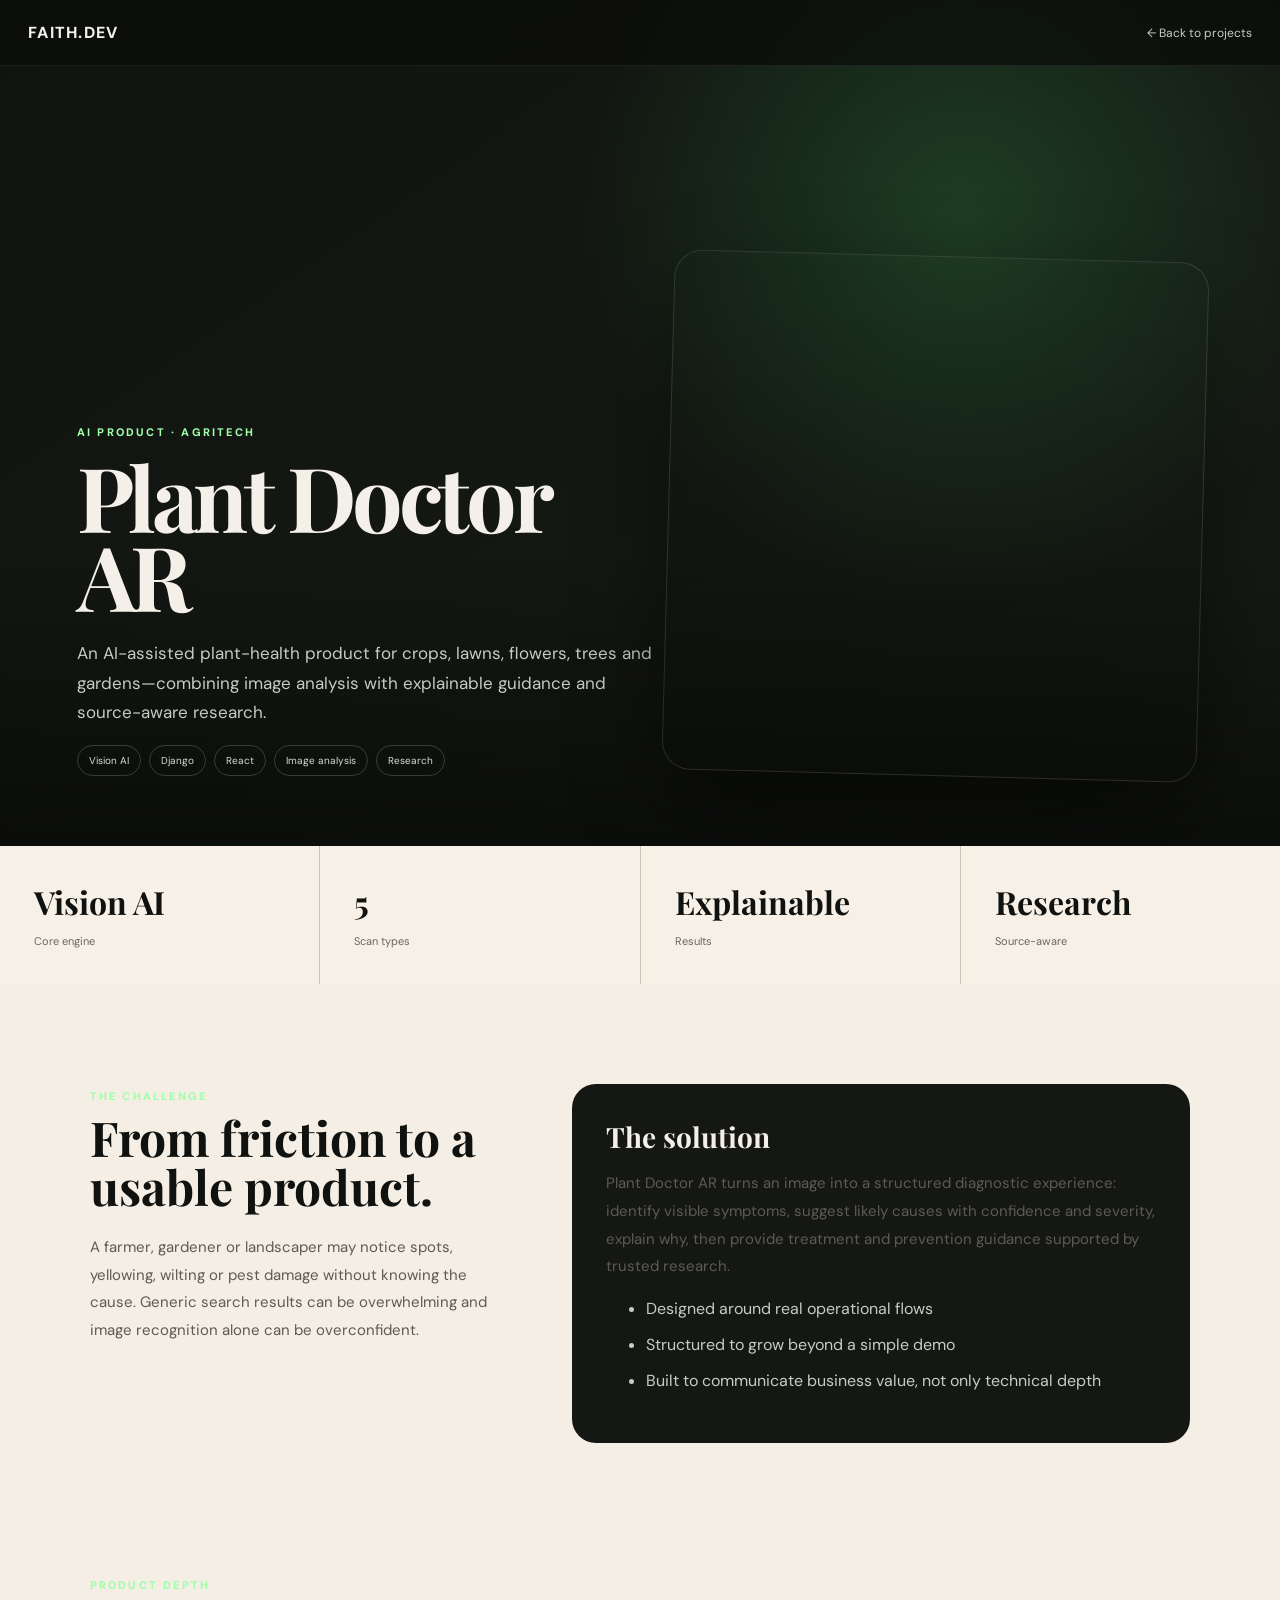
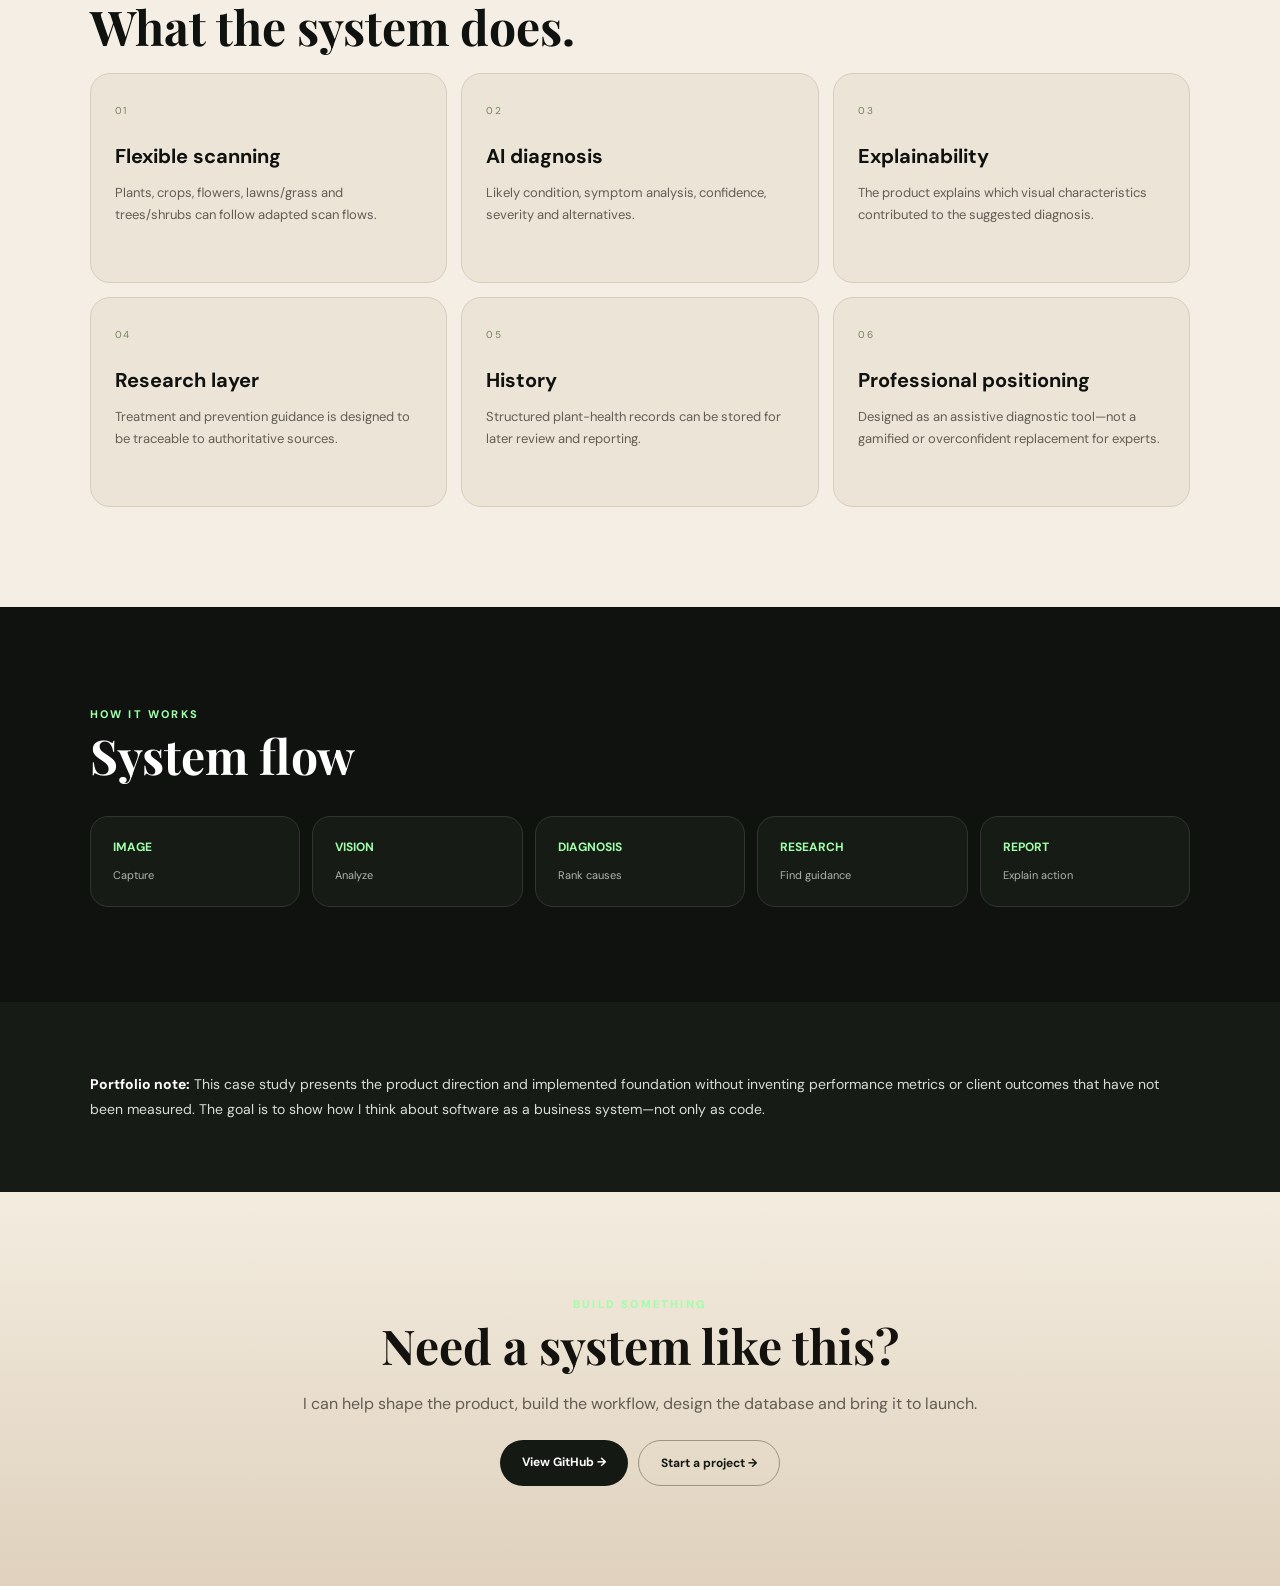
==== cases/plant-doctor.html @ 43aa3ef3 "Add Plant Doctor AR case study" ====
<!doctype html><html lang="en"><head><meta charset="utf-8"><meta name="viewport" content="width=device-width,initial-scale=1"><title>Plant Doctor AR — Faith.Dev</title><link rel="preconnect" href="https://fonts.googleapis.com"><link rel="preconnect" href="https://fonts.gstatic.com" crossorigin><link href="https://fonts.googleapis.com/css2?family=DM+Sans:wght@400;500;600;700&family=Playfair+Display:wght@600;700&display=swap" rel="stylesheet"><link rel="stylesheet" href="../case-study.css"></head><body style="--accent:#9effa8;--glow:rgba(83,255,125,.16)"><nav class="case-nav"><a class="case-brand" href="../index.html">FAITH.DEV</a><a class="case-back" href="../index.html#projects">← Back to projects</a></nav><header class="case-hero"><div class="case-copy"><div class="case-kicker">AI PRODUCT · AGRITECH</div><h1>Plant Doctor<br>AR</h1><p>An AI-assisted plant-health product for crops, lawns, flowers, trees and gardens—combining image analysis with explainable guidance and source-aware research.</p><div class="hero-tags"><span>Vision AI</span><span>Django</span><span>React</span><span>Image analysis</span><span>Research</span></div></div><div class="hero-media" style="--image:url('https://images.unsplash.com/photo-1416879595882-3373a0480b5b?auto=format&fit=crop&w=1600&q=90')"></div></header><main class="case-body"><section class="metrics"><div class="metric"><b>Vision AI</b><span>Core engine</span></div><div class="metric"><b>5</b><span>Scan types</span></div><div class="metric"><b>Explainable</b><span>Results</span></div><div class="metric"><b>Research</b><span>Source-aware</span></div></section><section class="story"><div><span class="case-kicker">THE CHALLENGE</span><h2>From friction to a usable product.</h2><p>A farmer, gardener or landscaper may notice spots, yellowing, wilting or pest damage without knowing the cause. Generic search results can be overwhelming and image recognition alone can be overconfident.</p></div><div class="story-card"><h3>The solution</h3><p>Plant Doctor AR turns an image into a structured diagnostic experience: identify visible symptoms, suggest likely causes with confidence and severity, explain why, then provide treatment and prevention guidance supported by trusted research.</p><ul><li>Designed around real operational flows</li><li>Structured to grow beyond a simple demo</li><li>Built to communicate business value, not only technical depth</li></ul></div></section><section class="feature-section"><span class="case-kicker">PRODUCT DEPTH</span><h2>What the system does.</h2><div class="feature-grid"><div class="feature"><span class="num">01</span><h3>Flexible scanning</h3><p>Plants, crops, flowers, lawns/grass and trees/shrubs can follow adapted scan flows.</p></div><div class="feature"><span class="num">02</span><h3>AI diagnosis</h3><p>Likely condition, symptom analysis, confidence, severity and alternatives.</p></div><div class="feature"><span class="num">03</span><h3>Explainability</h3><p>The product explains which visual characteristics contributed to the suggested diagnosis.</p></div><div class="feature"><span class="num">04</span><h3>Research layer</h3><p>Treatment and prevention guidance is designed to be traceable to authoritative sources.</p></div><div class="feature"><span class="num">05</span><h3>History</h3><p>Structured plant-health records can be stored for later review and reporting.</p></div><div class="feature"><span class="num">06</span><h3>Professional positioning</h3><p>Designed as an assistive diagnostic tool—not a gamified or overconfident replacement for experts.</p></div></div></section><section class="architecture"><span class="case-kicker">HOW IT WORKS</span><h2>System flow</h2><div class="flow"><div class="node"><b>IMAGE</b><span>Capture</span></div><div class="node"><b>VISION</b><span>Analyze</span></div><div class="node"><b>DIAGNOSIS</b><span>Rank causes</span></div><div class="node"><b>RESEARCH</b><span>Find guidance</span></div><div class="node"><b>REPORT</b><span>Explain action</span></div></div></section><section class="build-note"><strong>Portfolio note:</strong> This case study presents the product direction and implemented foundation without inventing performance metrics or client outcomes that have not been measured. The goal is to show how I think about software as a business system—not only as code.</section><section class="next-cta"><span class="case-kicker">BUILD SOMETHING</span><h2>Need a system like this?</h2><p>I can help shape the product, build the workflow, design the database and bring it to launch.</p><div class="cta-row"><a class="cta" href="https://github.com/22koki/Plant_DR" target="_blank" rel="noreferrer">View GitHub →</a><a class="cta alt" href="../index.html#contact">Start a project →</a></div></section></main></body></html>
---- case-study.css ----
:root{--ink:#10120f;--paper:#f4eee4;--lime:#dfff94;--muted:#8c9189;--line:#2b302a}
*{box-sizing:border-box}html{scroll-behavior:smooth}body{margin:0;background:#0d100d;color:#f4f0e9;font-family:"DM Sans",system-ui,sans-serif}
a{color:inherit}.case-nav{position:fixed;z-index:20;top:0;left:0;right:0;height:66px;display:flex;align-items:center;justify-content:space-between;padding:0 28px;background:rgba(10,12,10,.72);backdrop-filter:blur(18px);border-bottom:1px solid rgba(255,255,255,.08)}
.case-nav a{text-decoration:none}.case-brand{font-weight:800;letter-spacing:.08em}.case-back{font-size:12px;color:#c8cec5}.case-hero{min-height:94vh;display:grid;grid-template-columns:1.05fr .95fr;align-items:end;padding:120px 6vw 70px;position:relative;overflow:hidden;background:radial-gradient(circle at 75% 25%,var(--glow,rgba(182,255,133,.2)),transparent 34%),linear-gradient(145deg,#10130f,#171b15)}
.case-hero:after{content:"";position:absolute;inset:0;pointer-events:none;background:linear-gradient(180deg,transparent 65%,rgba(0,0,0,.48))}
.case-copy{position:relative;z-index:2;max-width:780px}.case-kicker{font-size:11px;letter-spacing:.2em;color:var(--accent,#dfff94);font-weight:800}.case-hero h1{font-family:"Playfair Display",serif;font-size:clamp(56px,7vw,108px);line-height:.88;letter-spacing:-.05em;margin:18px 0 24px}.case-hero p{font-size:17px;line-height:1.75;color:#c6ccc2;max-width:690px}.hero-tags,.stack{display:flex;gap:8px;flex-wrap:wrap}.hero-tags span,.stack span{font-size:10px;border:1px solid rgba(255,255,255,.18);padding:8px 11px;border-radius:999px;color:#d9ded5}.hero-media{position:relative;z-index:2;min-height:520px;border-radius:28px;background:linear-gradient(180deg,transparent,rgba(0,0,0,.18)),var(--image);background-size:cover;background-position:center;box-shadow:0 35px 90px rgba(0,0,0,.42);border:1px solid rgba(255,255,255,.12);transform:rotate(1.5deg)}
.case-body{background:var(--paper);color:var(--ink)}.metrics{display:grid;grid-template-columns:repeat(4,1fr);gap:1px;background:#cfc5b7}.metric{background:#f6f0e7;padding:34px}.metric b{display:block;font-family:"Playfair Display";font-size:32px;margin-bottom:6px}.metric span{font-size:11px;color:#6a655e}.story{display:grid;grid-template-columns:.8fr 1.2fr;gap:70px;padding:100px 7vw}.story h2,.feature-section h2,.architecture h2,.next-cta h2{font-family:"Playfair Display";font-size:48px;line-height:1.03;margin:8px 0 22px}.story p{font-size:15px;line-height:1.85;color:#5e5a54}.story-card{background:#141713;color:#f4f0e9;border-radius:24px;padding:34px;align-self:start}.story-card h3{font-family:"Playfair Display";font-size:28px;margin:0 0 14px}.story-card li{margin:12px 0;color:#c7cdc4;line-height:1.5}.feature-section{padding:30px 7vw 100px}.feature-grid{display:grid;grid-template-columns:repeat(3,1fr);gap:14px}.feature{min-height:210px;padding:24px;border-radius:20px;background:#ede4d8;border:1px solid #d8ccbc}.feature .num{font-size:10px;letter-spacing:.18em;color:#72835d}.feature h3{font-size:20px;margin:24px 0 10px}.feature p{font-size:13px;line-height:1.65;color:#625d55}.architecture{background:#0f120f;color:#fff;padding:95px 7vw}.flow{display:grid;grid-template-columns:repeat(5,1fr);gap:12px;margin-top:35px}.node{border:1px solid #30362f;border-radius:18px;padding:22px;background:#171b16}.node b{display:block;color:var(--accent,#dfff94);font-size:12px;margin-bottom:8px}.node span{font-size:11px;color:#aeb6ac;line-height:1.5}.build-note{padding:70px 7vw;background:#171b16;color:#d9ded5;font-size:14px;line-height:1.8}.build-note strong{color:#fff}.next-cta{text-align:center;padding:100px 20px;background:linear-gradient(180deg,#f3ecdf,#dfd1bd);color:#14120f}.next-cta p{color:#615b52}.cta-row{display:flex;justify-content:center;gap:10px;margin-top:26px;flex-wrap:wrap}.cta{display:inline-flex;text-decoration:none;border-radius:999px;padding:14px 22px;background:#151914;color:#fff;font-weight:700;font-size:12px}.cta.alt{background:transparent;color:#151914;border:1px solid #9e9281}
@media(max-width:900px){.case-hero{grid-template-columns:1fr;padding-top:110px}.hero-media{min-height:360px;margin-top:45px}.metrics{grid-template-columns:1fr 1fr}.story{grid-template-columns:1fr;gap:30px}.feature-grid{grid-template-columns:1fr}.flow{grid-template-columns:1fr 1fr}.case-hero h1{font-size:58px}}
@media(max-width:560px){.case-nav{padding:0 16px}.metrics,.flow{grid-template-columns:1fr}.story,.feature-section,.architecture{padding-left:20px;padding-right:20px}.case-hero{padding-left:20px;padding-right:20px}.case-hero h1{font-size:48px}}
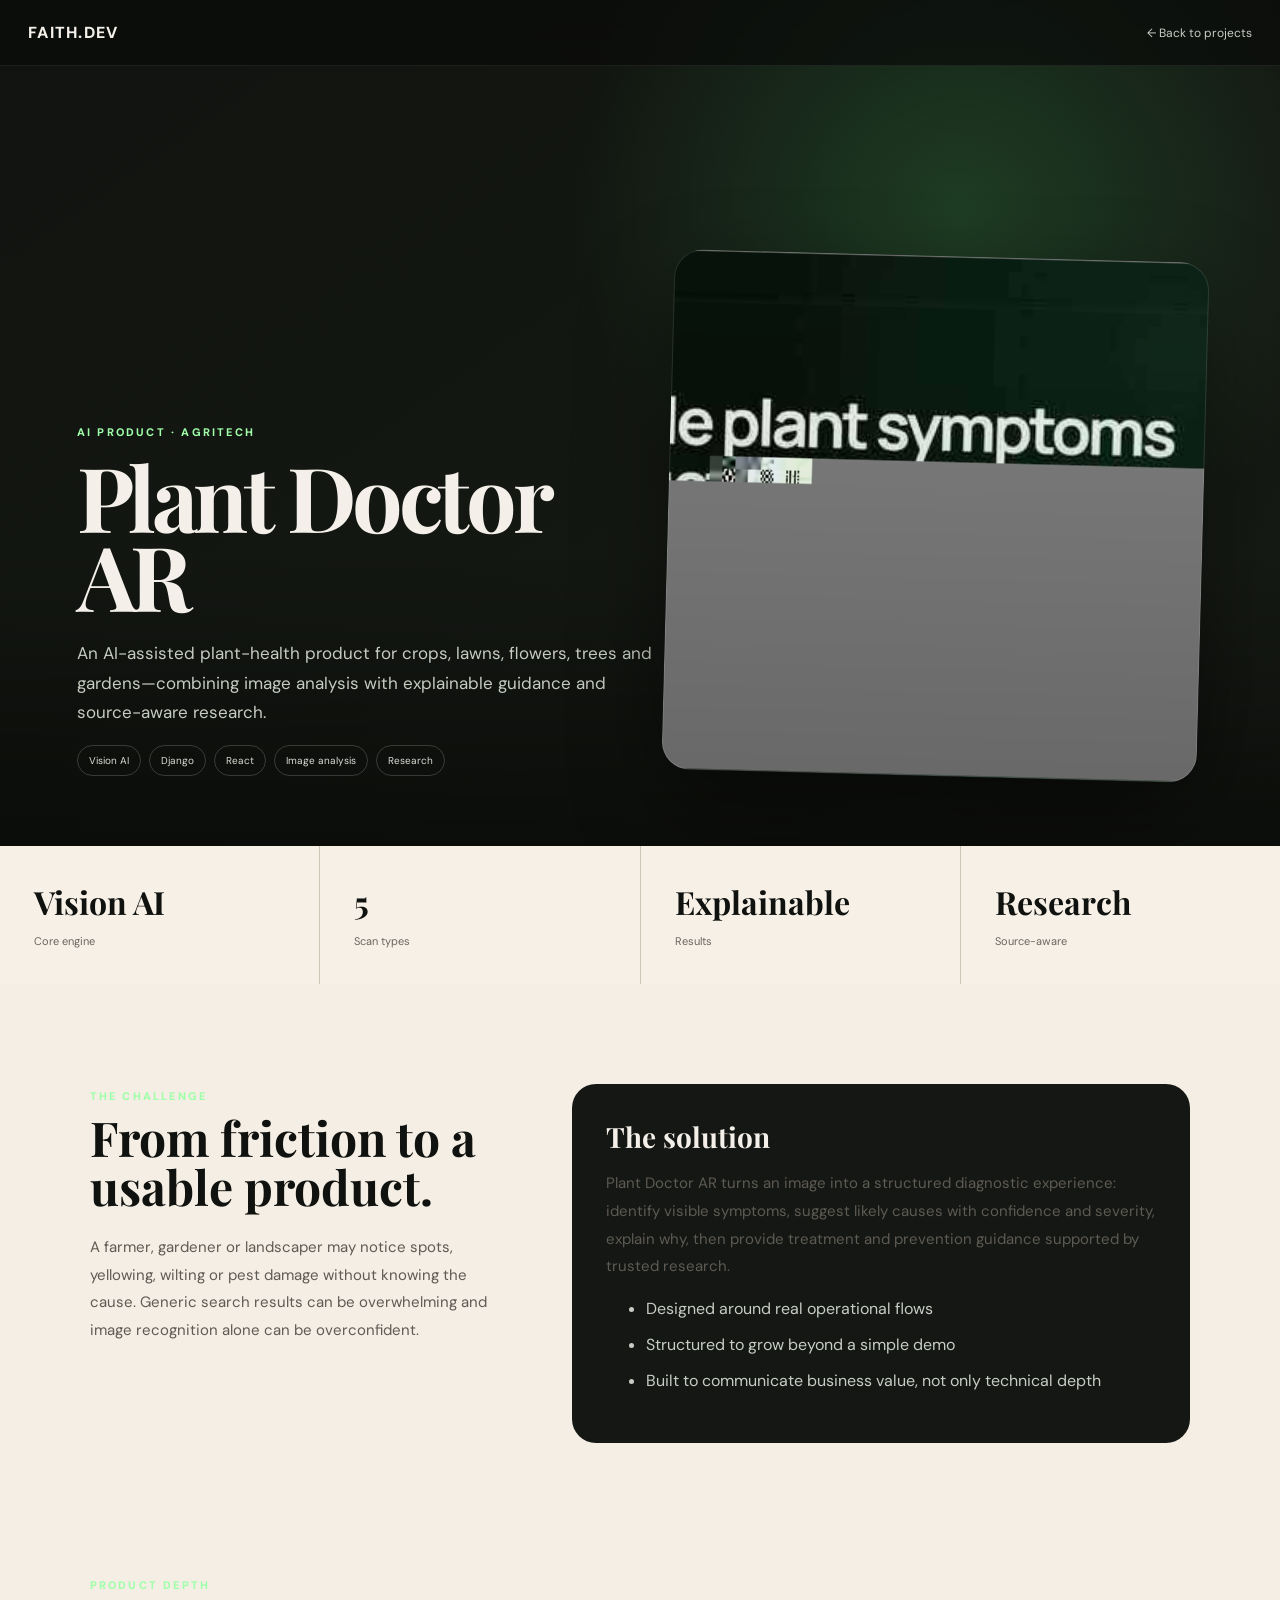
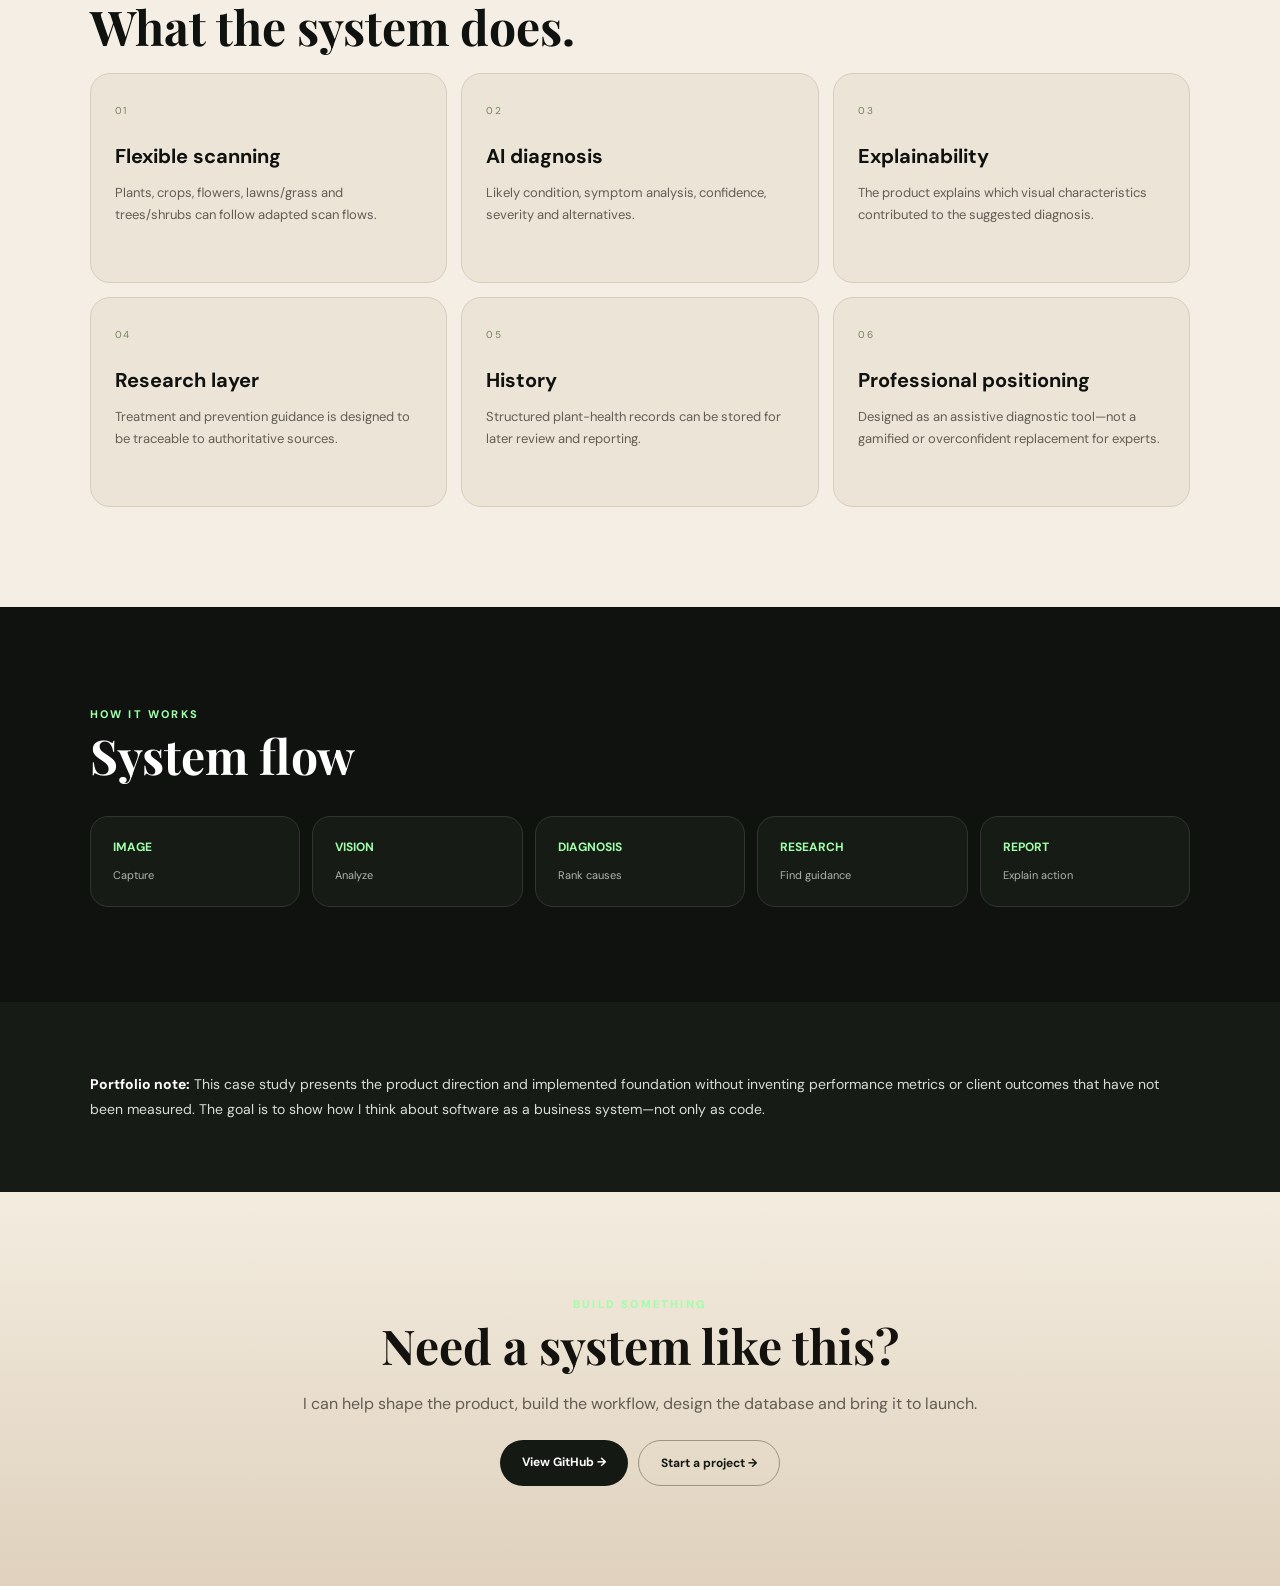
==== commit 60835175: "Use real Plant Doctor screenshot in case study" ====
--- a/cases/plant-doctor.html
+++ b/cases/plant-doctor.html
@@ -1 +1 @@
-<!doctype html><html lang="en"><head><meta charset="utf-8"><meta name="viewport" content="width=device-width,initial-scale=1"><title>Plant Doctor AR — Faith.Dev</title><link rel="preconnect" href="https://fonts.googleapis.com"><link rel="preconnect" href="https://fonts.gstatic.com" crossorigin><link href="https://fonts.googleapis.com/css2?family=DM+Sans:wght@400;500;600;700&family=Playfair+Display:wght@600;700&display=swap" rel="stylesheet"><link rel="stylesheet" href="../case-study.css"></head><body style="--accent:#9effa8;--glow:rgba(83,255,125,.16)"><nav class="case-nav"><a class="case-brand" href="../index.html">FAITH.DEV</a><a class="case-back" href="../index.html#projects">← Back to projects</a></nav><header class="case-hero"><div class="case-copy"><div class="case-kicker">AI PRODUCT · AGRITECH</div><h1>Plant Doctor<br>AR</h1><p>An AI-assisted plant-health product for crops, lawns, flowers, trees and gardens—combining image analysis with explainable guidance and source-aware research.</p><div class="hero-tags"><span>Vision AI</span><span>Django</span><span>React</span><span>Image analysis</span><span>Research</span></div></div><div class="hero-media" style="--image:url('https://images.unsplash.com/photo-1416879595882-3373a0480b5b?auto=format&fit=crop&w=1600&q=90')"></div></header><main class="case-body"><section class="metrics"><div class="metric"><b>Vision AI</b><span>Core engine</span></div><div class="metric"><b>5</b><span>Scan types</span></div><div class="metric"><b>Explainable</b><span>Results</span></div><div class="metric"><b>Research</b><span>Source-aware</span></div></section><section class="story"><div><span class="case-kicker">THE CHALLENGE</span><h2>From friction to a usable product.</h2><p>A farmer, gardener or landscaper may notice spots, yellowing, wilting or pest damage without knowing the cause. Generic search results can be overwhelming and image recognition alone can be overconfident.</p></div><div class="story-card"><h3>The solution</h3><p>Plant Doctor AR turns an image into a structured diagnostic experience: identify visible symptoms, suggest likely causes with confidence and severity, explain why, then provide treatment and prevention guidance supported by trusted research.</p><ul><li>Designed around real operational flows</li><li>Structured to grow beyond a simple demo</li><li>Built to communicate business value, not only technical depth</li></ul></div></section><section class="feature-section"><span class="case-kicker">PRODUCT DEPTH</span><h2>What the system does.</h2><div class="feature-grid"><div class="feature"><span class="num">01</span><h3>Flexible scanning</h3><p>Plants, crops, flowers, lawns/grass and trees/shrubs can follow adapted scan flows.</p></div><div class="feature"><span class="num">02</span><h3>AI diagnosis</h3><p>Likely condition, symptom analysis, confidence, severity and alternatives.</p></div><div class="feature"><span class="num">03</span><h3>Explainability</h3><p>The product explains which visual characteristics contributed to the suggested diagnosis.</p></div><div class="feature"><span class="num">04</span><h3>Research layer</h3><p>Treatment and prevention guidance is designed to be traceable to authoritative sources.</p></div><div class="feature"><span class="num">05</span><h3>History</h3><p>Structured plant-health records can be stored for later review and reporting.</p></div><div class="feature"><span class="num">06</span><h3>Professional positioning</h3><p>Designed as an assistive diagnostic tool—not a gamified or overconfident replacement for experts.</p></div></div></section><section class="architecture"><span class="case-kicker">HOW IT WORKS</span><h2>System flow</h2><div class="flow"><div class="node"><b>IMAGE</b><span>Capture</span></div><div class="node"><b>VISION</b><span>Analyze</span></div><div class="node"><b>DIAGNOSIS</b><span>Rank causes</span></div><div class="node"><b>RESEARCH</b><span>Find guidance</span></div><div class="node"><b>REPORT</b><span>Explain action</span></div></div></section><section class="build-note"><strong>Portfolio note:</strong> This case study presents the product direction and implemented foundation without inventing performance metrics or client outcomes that have not been measured. The goal is to show how I think about software as a business system—not only as code.</section><section class="next-cta"><span class="case-kicker">BUILD SOMETHING</span><h2>Need a system like this?</h2><p>I can help shape the product, build the workflow, design the database and bring it to launch.</p><div class="cta-row"><a class="cta" href="https://github.com/22koki/Plant_DR" target="_blank" rel="noreferrer">View GitHub →</a><a class="cta alt" href="../index.html#contact">Start a project →</a></div></section></main></body></html>+<!doctype html><html lang="en"><head><meta charset="utf-8"><meta name="viewport" content="width=device-width,initial-scale=1"><title>Plant Doctor AR — Faith.Dev</title><link rel="preconnect" href="https://fonts.googleapis.com"><link rel="preconnect" href="https://fonts.gstatic.com" crossorigin><link href="https://fonts.googleapis.com/css2?family=DM+Sans:wght@400;500;600;700&family=Playfair+Display:wght@600;700&display=swap" rel="stylesheet"><link rel="stylesheet" href="../case-study.css"></head><body style="--accent:#9effa8;--glow:rgba(83,255,125,.16)"><nav class="case-nav"><a class="case-brand" href="../index.html">FAITH.DEV</a><a class="case-back" href="../index.html#projects">← Back to projects</a></nav><header class="case-hero"><div class="case-copy"><div class="case-kicker">AI PRODUCT · AGRITECH</div><h1>Plant Doctor<br>AR</h1><p>An AI-assisted plant-health product for crops, lawns, flowers, trees and gardens—combining image analysis with explainable guidance and source-aware research.</p><div class="hero-tags"><span>Vision AI</span><span>Django</span><span>React</span><span>Image analysis</span><span>Research</span></div></div><div class="hero-media" style="--image:url('../assets/projects/plant-doctor.jpg')"></div></header><main class="case-body"><section class="metrics"><div class="metric"><b>Vision AI</b><span>Core engine</span></div><div class="metric"><b>5</b><span>Scan types</span></div><div class="metric"><b>Explainable</b><span>Results</span></div><div class="metric"><b>Research</b><span>Source-aware</span></div></section><section class="story"><div><span class="case-kicker">THE CHALLENGE</span><h2>From friction to a usable product.</h2><p>A farmer, gardener or landscaper may notice spots, yellowing, wilting or pest damage without knowing the cause. Generic search results can be overwhelming and image recognition alone can be overconfident.</p></div><div class="story-card"><h3>The solution</h3><p>Plant Doctor AR turns an image into a structured diagnostic experience: identify visible symptoms, suggest likely causes with confidence and severity, explain why, then provide treatment and prevention guidance supported by trusted research.</p><ul><li>Designed around real operational flows</li><li>Structured to grow beyond a simple demo</li><li>Built to communicate business value, not only technical depth</li></ul></div></section><section class="feature-section"><span class="case-kicker">PRODUCT DEPTH</span><h2>What the system does.</h2><div class="feature-grid"><div class="feature"><span class="num">01</span><h3>Flexible scanning</h3><p>Plants, crops, flowers, lawns/grass and trees/shrubs can follow adapted scan flows.</p></div><div class="feature"><span class="num">02</span><h3>AI diagnosis</h3><p>Likely condition, symptom analysis, confidence, severity and alternatives.</p></div><div class="feature"><span class="num">03</span><h3>Explainability</h3><p>The product explains which visual characteristics contributed to the suggested diagnosis.</p></div><div class="feature"><span class="num">04</span><h3>Research layer</h3><p>Treatment and prevention guidance is designed to be traceable to authoritative sources.</p></div><div class="feature"><span class="num">05</span><h3>History</h3><p>Structured plant-health records can be stored for later review and reporting.</p></div><div class="feature"><span class="num">06</span><h3>Professional positioning</h3><p>Designed as an assistive diagnostic tool—not a gamified or overconfident replacement for experts.</p></div></div></section><section class="architecture"><span class="case-kicker">HOW IT WORKS</span><h2>System flow</h2><div class="flow"><div class="node"><b>IMAGE</b><span>Capture</span></div><div class="node"><b>VISION</b><span>Analyze</span></div><div class="node"><b>DIAGNOSIS</b><span>Rank causes</span></div><div class="node"><b>RESEARCH</b><span>Find guidance</span></div><div class="node"><b>REPORT</b><span>Explain action</span></div></div></section><section class="build-note"><strong>Portfolio note:</strong> This case study presents the product direction and implemented foundation without inventing performance metrics or client outcomes that have not been measured. The goal is to show how I think about software as a business system—not only as code.</section><section class="next-cta"><span class="case-kicker">BUILD SOMETHING</span><h2>Need a system like this?</h2><p>I can help shape the product, build the workflow, design the database and bring it to launch.</p><div class="cta-row"><a class="cta" href="https://github.com/22koki/Plant_DR" target="_blank" rel="noreferrer">View GitHub →</a><a class="cta alt" href="../index.html#contact">Start a project →</a></div></section></main></body></html>
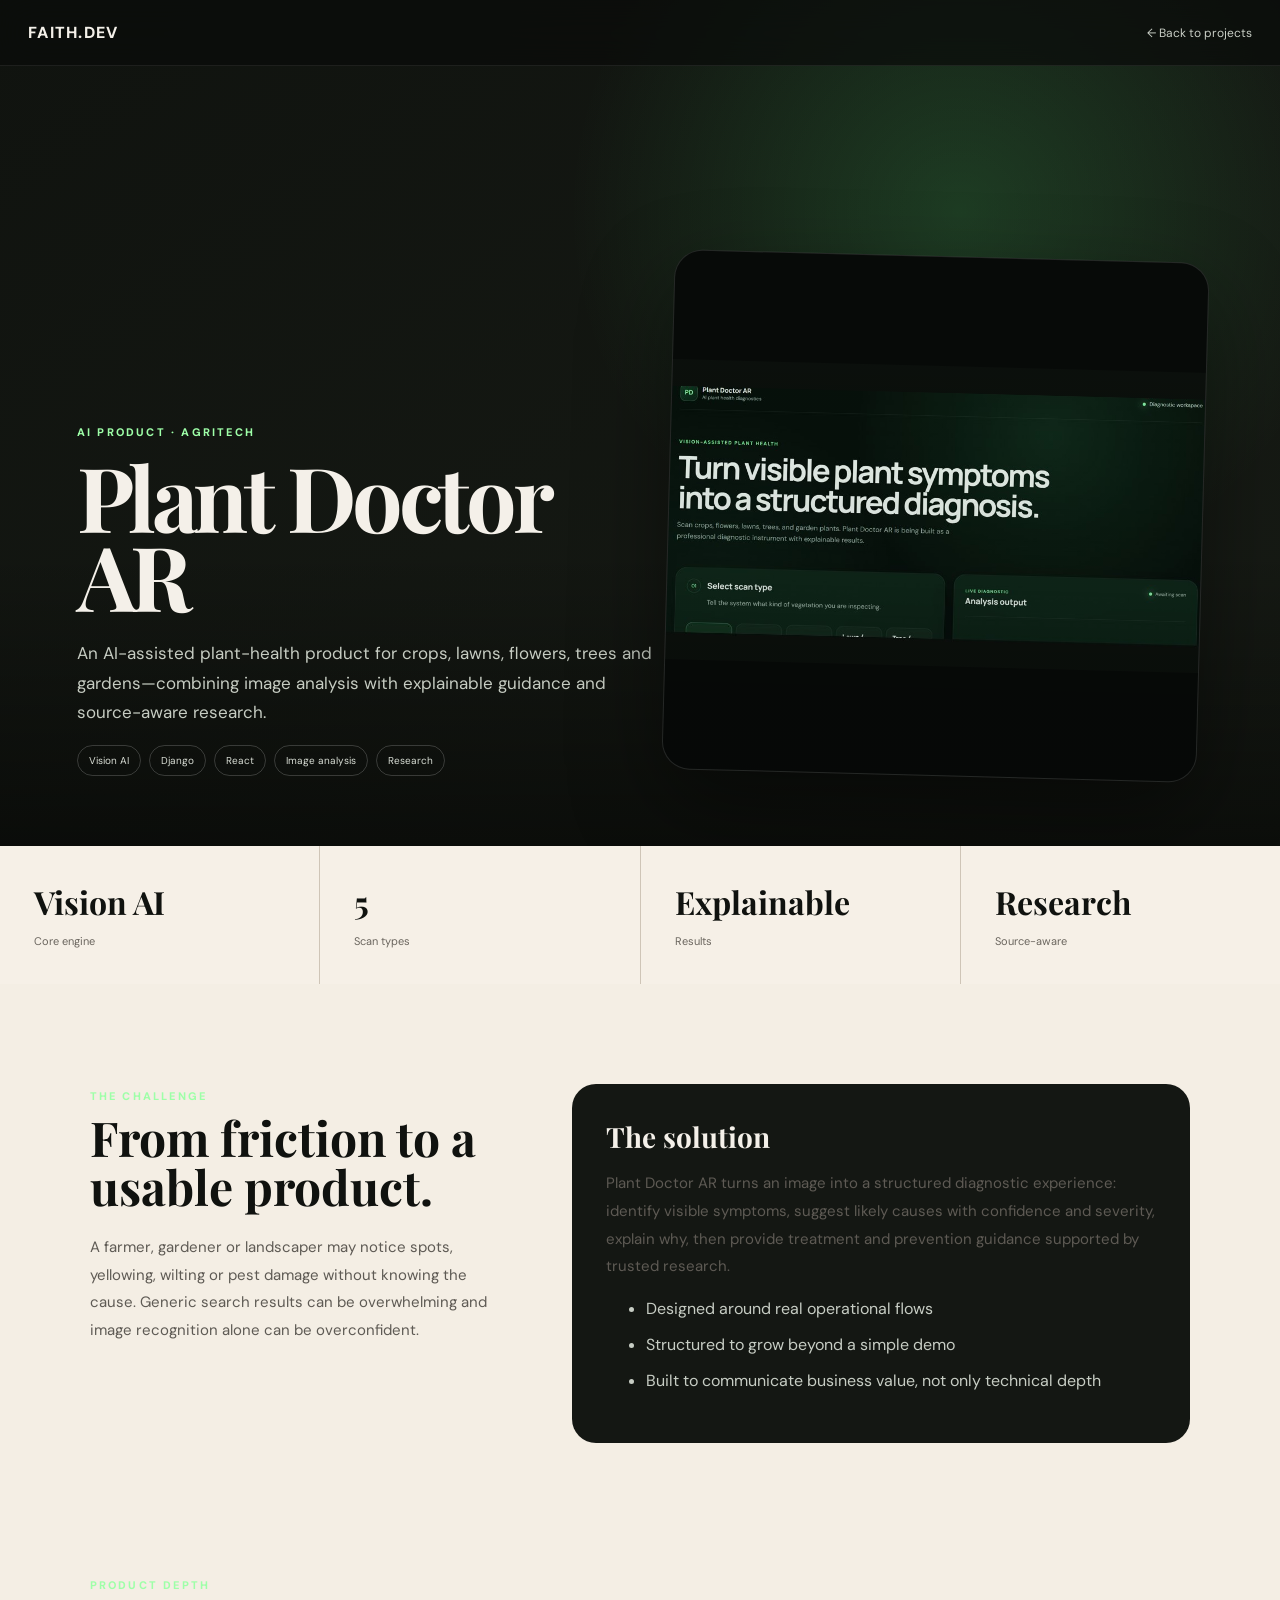
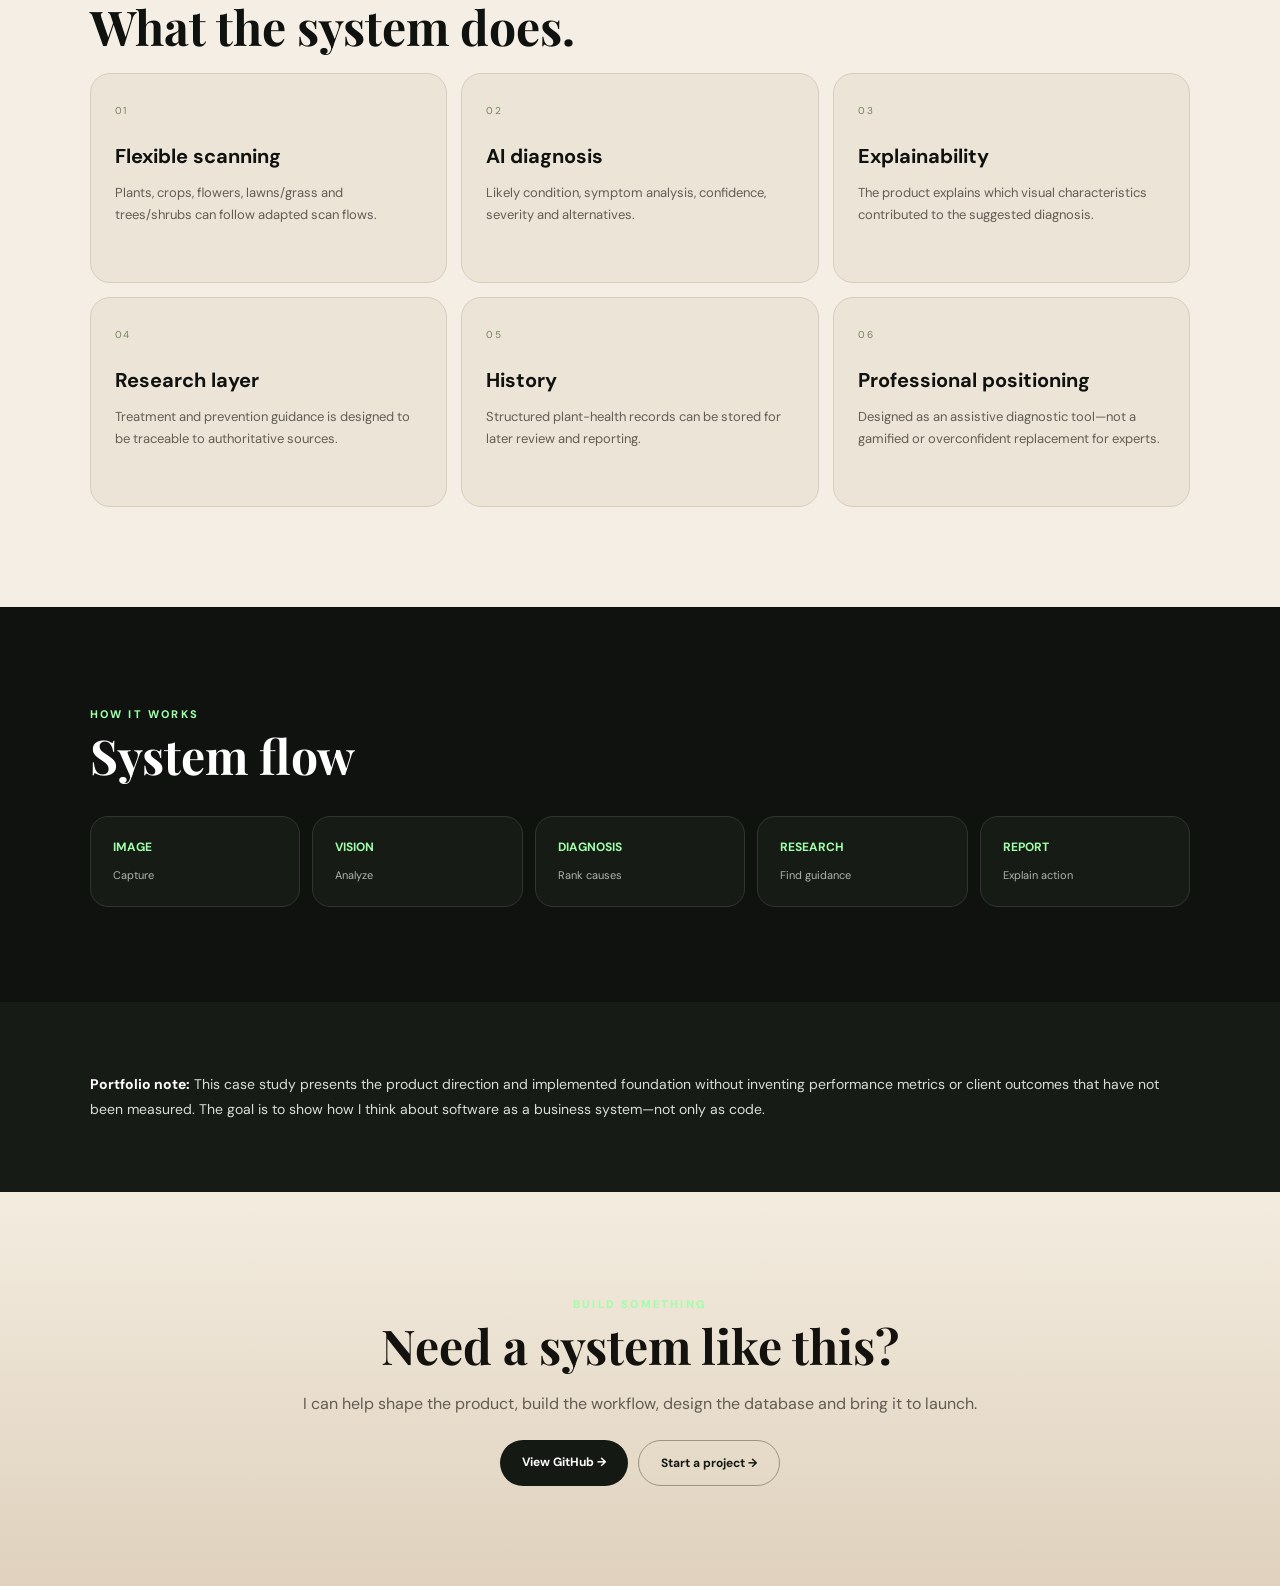
==== commit 57221bf5: "Use embedded original plant screenshot in case study" ====
--- a/cases/plant-doctor.html
+++ b/cases/plant-doctor.html
@@ -1 +1 @@
-<!doctype html><html lang="en"><head><meta charset="utf-8"><meta name="viewport" content="width=device-width,initial-scale=1"><title>Plant Doctor AR — Faith.Dev</title><link rel="preconnect" href="https://fonts.googleapis.com"><link rel="preconnect" href="https://fonts.gstatic.com" crossorigin><link href="https://fonts.googleapis.com/css2?family=DM+Sans:wght@400;500;600;700&family=Playfair+Display:wght@600;700&display=swap" rel="stylesheet"><link rel="stylesheet" href="../case-study.css"></head><body style="--accent:#9effa8;--glow:rgba(83,255,125,.16)"><nav class="case-nav"><a class="case-brand" href="../index.html">FAITH.DEV</a><a class="case-back" href="../index.html#projects">← Back to projects</a></nav><header class="case-hero"><div class="case-copy"><div class="case-kicker">AI PRODUCT · AGRITECH</div><h1>Plant Doctor<br>AR</h1><p>An AI-assisted plant-health product for crops, lawns, flowers, trees and gardens—combining image analysis with explainable guidance and source-aware research.</p><div class="hero-tags"><span>Vision AI</span><span>Django</span><span>React</span><span>Image analysis</span><span>Research</span></div></div><div class="hero-media" style="--image:url('../assets/projects/plant-doctor.jpg')"></div></header><main class="case-body"><section class="metrics"><div class="metric"><b>Vision AI</b><span>Core engine</span></div><div class="metric"><b>5</b><span>Scan types</span></div><div class="metric"><b>Explainable</b><span>Results</span></div><div class="metric"><b>Research</b><span>Source-aware</span></div></section><section class="story"><div><span class="case-kicker">THE CHALLENGE</span><h2>From friction to a usable product.</h2><p>A farmer, gardener or landscaper may notice spots, yellowing, wilting or pest damage without knowing the cause. Generic search results can be overwhelming and image recognition alone can be overconfident.</p></div><div class="story-card"><h3>The solution</h3><p>Plant Doctor AR turns an image into a structured diagnostic experience: identify visible symptoms, suggest likely causes with confidence and severity, explain why, then provide treatment and prevention guidance supported by trusted research.</p><ul><li>Designed around real operational flows</li><li>Structured to grow beyond a simple demo</li><li>Built to communicate business value, not only technical depth</li></ul></div></section><section class="feature-section"><span class="case-kicker">PRODUCT DEPTH</span><h2>What the system does.</h2><div class="feature-grid"><div class="feature"><span class="num">01</span><h3>Flexible scanning</h3><p>Plants, crops, flowers, lawns/grass and trees/shrubs can follow adapted scan flows.</p></div><div class="feature"><span class="num">02</span><h3>AI diagnosis</h3><p>Likely condition, symptom analysis, confidence, severity and alternatives.</p></div><div class="feature"><span class="num">03</span><h3>Explainability</h3><p>The product explains which visual characteristics contributed to the suggested diagnosis.</p></div><div class="feature"><span class="num">04</span><h3>Research layer</h3><p>Treatment and prevention guidance is designed to be traceable to authoritative sources.</p></div><div class="feature"><span class="num">05</span><h3>History</h3><p>Structured plant-health records can be stored for later review and reporting.</p></div><div class="feature"><span class="num">06</span><h3>Professional positioning</h3><p>Designed as an assistive diagnostic tool—not a gamified or overconfident replacement for experts.</p></div></div></section><section class="architecture"><span class="case-kicker">HOW IT WORKS</span><h2>System flow</h2><div class="flow"><div class="node"><b>IMAGE</b><span>Capture</span></div><div class="node"><b>VISION</b><span>Analyze</span></div><div class="node"><b>DIAGNOSIS</b><span>Rank causes</span></div><div class="node"><b>RESEARCH</b><span>Find guidance</span></div><div class="node"><b>REPORT</b><span>Explain action</span></div></div></section><section class="build-note"><strong>Portfolio note:</strong> This case study presents the product direction and implemented foundation without inventing performance metrics or client outcomes that have not been measured. The goal is to show how I think about software as a business system—not only as code.</section><section class="next-cta"><span class="case-kicker">BUILD SOMETHING</span><h2>Need a system like this?</h2><p>I can help shape the product, build the workflow, design the database and bring it to launch.</p><div class="cta-row"><a class="cta" href="https://github.com/22koki/Plant_DR" target="_blank" rel="noreferrer">View GitHub →</a><a class="cta alt" href="../index.html#contact">Start a project →</a></div></section></main></body></html>+<!doctype html><html lang="en"><head><meta charset="utf-8"><meta name="viewport" content="width=device-width,initial-scale=1"><title>Plant Doctor AR — Faith.Dev</title><link rel="preconnect" href="https://fonts.googleapis.com"><link rel="preconnect" href="https://fonts.gstatic.com" crossorigin><link href="https://fonts.googleapis.com/css2?family=DM+Sans:wght@400;500;600;700&family=Playfair+Display:wght@600;700&display=swap" rel="stylesheet"><link rel="stylesheet" href="../case-study.css"><link rel="stylesheet" href="../assets/css/project-plant.css"></head><body data-case="plant" style="--accent:#9effa8;--glow:rgba(83,255,125,.16)"><nav class="case-nav"><a class="case-brand" href="../index.html">FAITH.DEV</a><a class="case-back" href="../index.html#projects">← Back to projects</a></nav><header class="case-hero"><div class="case-copy"><div class="case-kicker">AI PRODUCT · AGRITECH</div><h1>Plant Doctor<br>AR</h1><p>An AI-assisted plant-health product for crops, lawns, flowers, trees and gardens—combining image analysis with explainable guidance and source-aware research.</p><div class="hero-tags"><span>Vision AI</span><span>Django</span><span>React</span><span>Image analysis</span><span>Research</span></div></div><div class="hero-media" style="--image:url('../assets/projects/plant-doctor.jpg')"></div></header><main class="case-body"><section class="metrics"><div class="metric"><b>Vision AI</b><span>Core engine</span></div><div class="metric"><b>5</b><span>Scan types</span></div><div class="metric"><b>Explainable</b><span>Results</span></div><div class="metric"><b>Research</b><span>Source-aware</span></div></section><section class="story"><div><span class="case-kicker">THE CHALLENGE</span><h2>From friction to a usable product.</h2><p>A farmer, gardener or landscaper may notice spots, yellowing, wilting or pest damage without knowing the cause. Generic search results can be overwhelming and image recognition alone can be overconfident.</p></div><div class="story-card"><h3>The solution</h3><p>Plant Doctor AR turns an image into a structured diagnostic experience: identify visible symptoms, suggest likely causes with confidence and severity, explain why, then provide treatment and prevention guidance supported by trusted research.</p><ul><li>Designed around real operational flows</li><li>Structured to grow beyond a simple demo</li><li>Built to communicate business value, not only technical depth</li></ul></div></section><section class="feature-section"><span class="case-kicker">PRODUCT DEPTH</span><h2>What the system does.</h2><div class="feature-grid"><div class="feature"><span class="num">01</span><h3>Flexible scanning</h3><p>Plants, crops, flowers, lawns/grass and trees/shrubs can follow adapted scan flows.</p></div><div class="feature"><span class="num">02</span><h3>AI diagnosis</h3><p>Likely condition, symptom analysis, confidence, severity and alternatives.</p></div><div class="feature"><span class="num">03</span><h3>Explainability</h3><p>The product explains which visual characteristics contributed to the suggested diagnosis.</p></div><div class="feature"><span class="num">04</span><h3>Research layer</h3><p>Treatment and prevention guidance is designed to be traceable to authoritative sources.</p></div><div class="feature"><span class="num">05</span><h3>History</h3><p>Structured plant-health records can be stored for later review and reporting.</p></div><div class="feature"><span class="num">06</span><h3>Professional positioning</h3><p>Designed as an assistive diagnostic tool—not a gamified or overconfident replacement for experts.</p></div></div></section><section class="architecture"><span class="case-kicker">HOW IT WORKS</span><h2>System flow</h2><div class="flow"><div class="node"><b>IMAGE</b><span>Capture</span></div><div class="node"><b>VISION</b><span>Analyze</span></div><div class="node"><b>DIAGNOSIS</b><span>Rank causes</span></div><div class="node"><b>RESEARCH</b><span>Find guidance</span></div><div class="node"><b>REPORT</b><span>Explain action</span></div></div></section><section class="build-note"><strong>Portfolio note:</strong> This case study presents the product direction and implemented foundation without inventing performance metrics or client outcomes that have not been measured. The goal is to show how I think about software as a business system—not only as code.</section><section class="next-cta"><span class="case-kicker">BUILD SOMETHING</span><h2>Need a system like this?</h2><p>I can help shape the product, build the workflow, design the database and bring it to launch.</p><div class="cta-row"><a class="cta" href="https://github.com/22koki/Plant_DR" target="_blank" rel="noreferrer">View GitHub →</a><a class="cta alt" href="../index.html#contact">Start a project →</a></div></section></main></body></html>
--- a/assets/css/project-plant.css
+++ b/assets/css/project-plant.css
@@ -0,0 +1,3 @@
+/* Embedded screenshot for plant */
+.project-card[data-project="plant"]::before{background-image:url("[data-uri]")!important;background-size:cover!important;background-position:center!important;background-repeat:no-repeat!important;}
+body[data-case="plant"] .hero-media{--image:url("[data-uri]")!important;background-size:contain!important;background-position:center!important;background-repeat:no-repeat!important;background-color:#070a08!important;}
